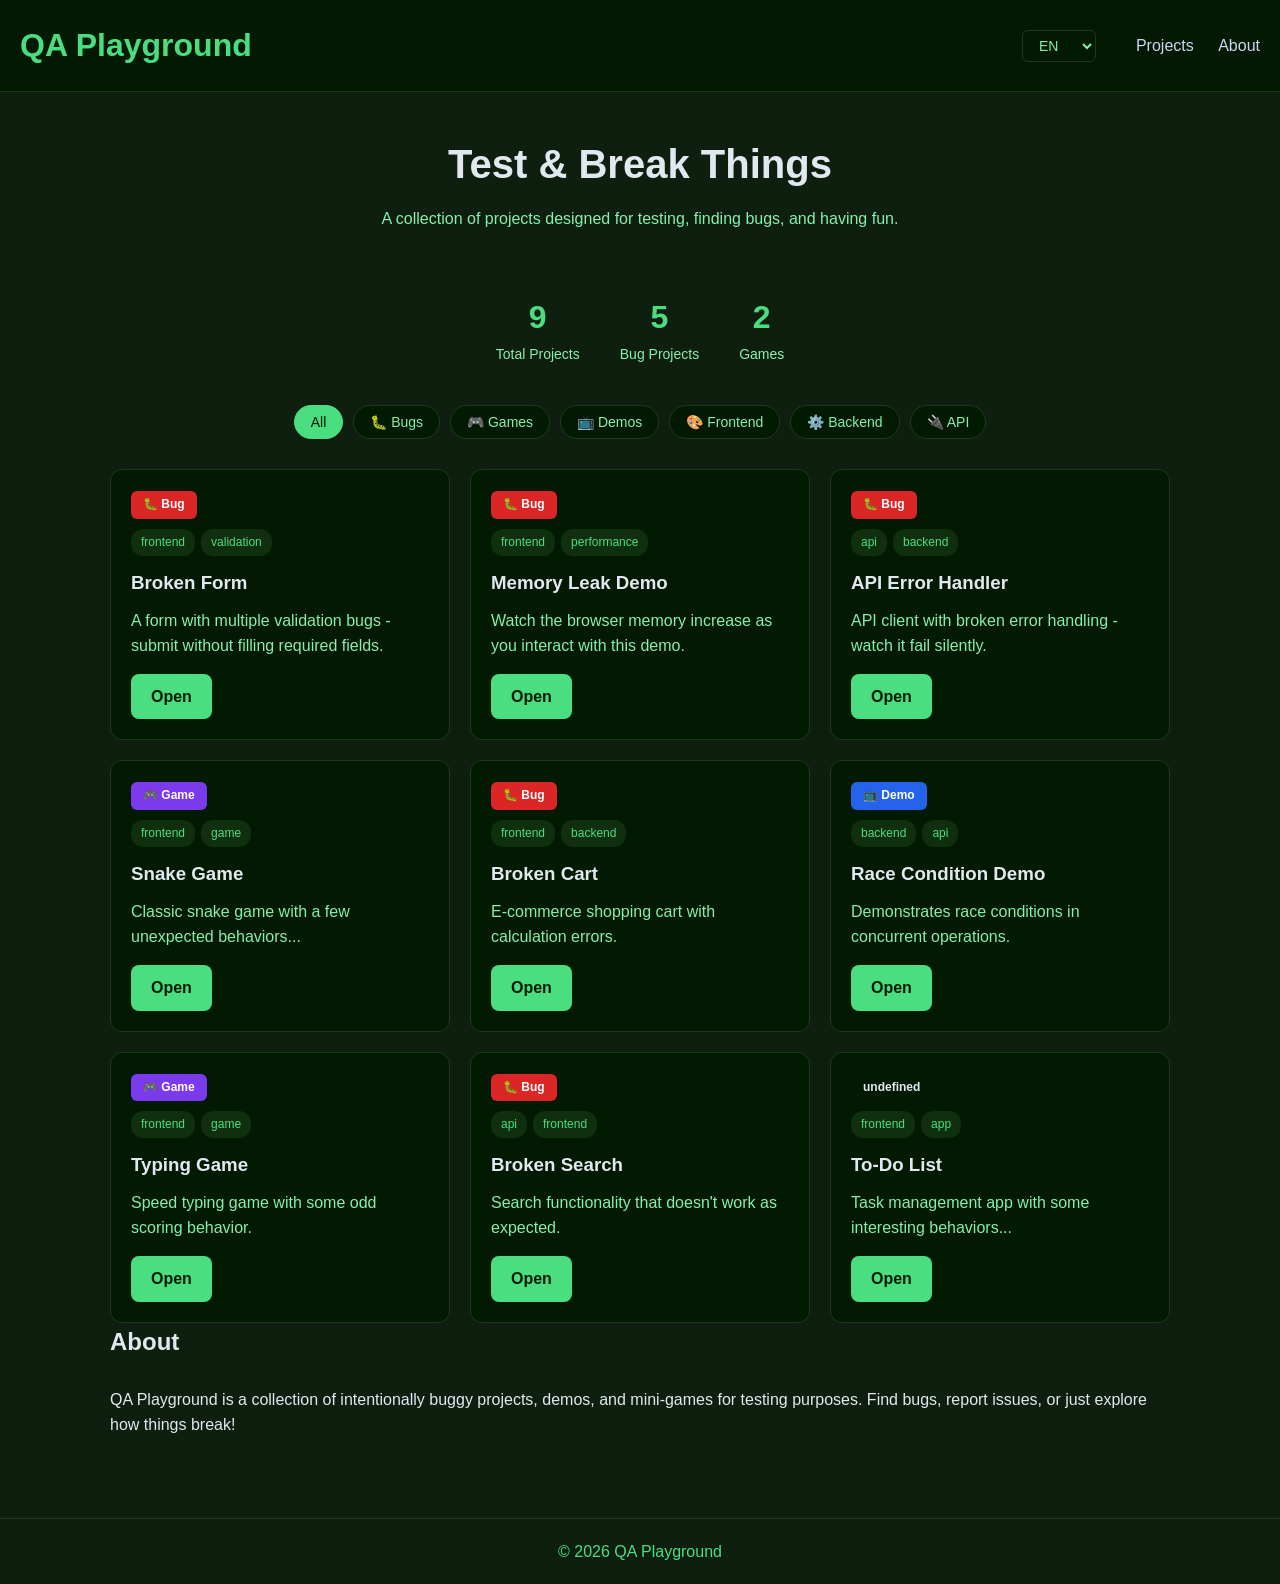
==== index.html @ 9cf70982 "first commit" ====
<!DOCTYPE html>
<html lang="en">
<head>
  <meta charset="UTF-8" />
  <meta name="viewport" content="width=device-width, initial-scale=1.0" />
  <title>QA Playground</title>
  <link rel="stylesheet" href="styles.css">
</head>
<body>

<header>
  <h1>QA Playground</h1>
  <div class="header-right">
    <select class="lang-select" id="langSelect">
      <option value="en">EN</option>
      <option value="zh">中文</option>
      <option value="ru">RU</option>
    </select>
    <nav>
      <a href="#projects" data-i18="navProjects">Projects</a>
      <a href="#about" data-i18="navAbout">About</a>
    </nav>
  </div>
</header>

<div class="container">

  <section class="hero">
    <h2 data-i18="heroTitle">Test & Break Things</h2>
    <p data-i18="heroDesc">A collection of projects designed for testing, finding bugs, and having fun.</p>
  </section>

  <section class="stats">
    <div class="stat">
      <div class="stat-number" id="totalCount">0</div>
      <div class="stat-label" data-i18="statTotal">Total Projects</div>
    </div>
    <div class="stat">
      <div class="stat-number" id="bugCount">0</div>
      <div class="stat-label" data-i18="statBugs">Bug Projects</div>
    </div>
    <div class="stat">
      <div class="stat-number" id="gameCount">0</div>
      <div class="stat-label" data-i18="statGames">Games</div>
    </div>
  </section>

  <section id="projects">
    <div class="filters" id="filters">
      <button class="filter-btn active" data-filter="all">All</button>
      <button class="filter-btn" data-filter="bug">🐛 Bugs</button>
      <button class="filter-btn" data-filter="game">🎮 Games</button>
      <button class="filter-btn" data-filter="demo">📺 Demos</button>
      <button class="filter-btn" data-filter="frontend">🎨 Frontend</button>
      <button class="filter-btn" data-filter="backend">⚙️ Backend</button>
      <button class="filter-btn" data-filter="api">🔌 API</button>
    </div>
    <div class="grid" id="projectsGrid"></div>
  </section>

  <section id="about">
    <h2 data-i18="aboutTitle">About</h2>
    <br />
    <p data-i18="aboutDesc">
      QA Playground is a collection of intentionally buggy projects, demos, and mini-games 
      for testing purposes. Find bugs, report issues, or just explore how things break!
    </p>
  </section>

</div>

<footer>
  <p>© 2026 QA Playground</p>
</footer>

<script>

const translations = {
  en: {
    heroTitle: "Test & Break Things",
    heroDesc: "A collection of projects designed for testing, finding bugs, and having fun.",
    navProjects: "Projects",
    navAbout: "About",
    statTotal: "Total Projects",
    statBugs: "Bug Projects",
    statGames: "Games",
    aboutTitle: "About",
    aboutDesc: "QA Playground is a collection of intentionally buggy projects, demos, and mini-games for testing purposes. Find bugs, report issues, or just explore how things break!",
    filterAll: "All",
    filterBugs: "🐛 Bugs",
    filterGames: "🎮 Games",
    filterDemos: "📺 Demos",
    filterFrontend: "🎨 Frontend",
    filterBackend: "⚙️ Backend",
    filterApi: "🔌 API",
    btnOpen: "Open"
  },
  zh: {
    heroTitle: "测试与破坏",
    heroDesc: "一个专为测试、找bug和娱乐而设计的项目集合。",
    navProjects: "项目",
    navAbout: "关于",
    statTotal: "项目总数",
    statBugs: "Bug项目",
    statGames: "游戏",
    aboutTitle: "关于",
    aboutDesc: "QA Playground 是一个故意包含bug的项目、演示和小游戏的集合，用于测试目的。找bug、报告问题，或者 просто探索事物是如何出错的！",
    filterAll: "全部",
    filterBugs: "🐛 Bug",
    filterGames: "🎮 游戏",
    filterDemos: "📺 演示",
    filterFrontend: "🎨 前端",
    filterBackend: "⚙️ 后端",
    filterApi: "🔌 API",
    btnOpen: "打开"
  },
  ru: {
    heroTitle: "Тестируй и ломай",
    heroDesc: "Коллекция проектов для тестирования, поиска багов и развлечения.",
    navProjects: "Проекты",
    navAbout: "О нас",
    statTotal: "Всего проектов",
    statBugs: "Баг-проекты",
    statGames: "Игры",
    aboutTitle: "О нас",
    aboutDesc: "QA Playground — это коллекция намеренно багованных проектов, демок и мини-игр для тестирования. Находи баги, сообщай о проблемах или просто исследуй, как всё ломается!",
    filterAll: "Все",
    filterBugs: "🐛 Баги",
    filterGames: "🎮 Игры",
    filterDemos: "📺 Демо",
    filterFrontend: "🎨 Фронтенд",
    filterBackend: "⚙️ Бэкенд",
    filterApi: "🔌 API",
    btnOpen: "Открыть"
  }
};

const projects = [
  {
    title: "Broken Form",
    description: "A form with multiple validation bugs - submit without filling required fields.",
    link: "#",
    type: "bug",
    tags: ["frontend", "validation"]
  },
  {
    title: "Memory Leak Demo",
    description: "Watch the browser memory increase as you interact with this demo.",
    link: "#",
    type: "bug",
    tags: ["frontend", "performance"]
  },
  {
    title: "API Error Handler",
    description: "API client with broken error handling - watch it fail silently.",
    link: "#",
    type: "bug",
    tags: ["api", "backend"]
  },
  {
    title: "Snake Game",
    description: "Classic snake game with a few unexpected behaviors...",
    link: "#",
    type: "game",
    tags: ["frontend", "game"]
  },
  {
    title: "Broken Cart",
    description: "E-commerce shopping cart with calculation errors.",
    link: "#",
    type: "bug",
    tags: ["frontend", "backend"]
  },
  {
    title: "Race Condition Demo",
    description: "Demonstrates race conditions in concurrent operations.",
    link: "#",
    type: "demo",
    tags: ["backend", "api"]
  },
  {
    title: "Typing Game",
    description: "Speed typing game with some odd scoring behavior.",
    link: "#",
    type: "game",
    tags: ["frontend", "game"]
  },
  {
    title: "Broken Search",
    description: "Search functionality that doesn't work as expected.",
    link: "#",
    type: "bug",
    tags: ["api", "frontend"]
  },
  {
    title: "To-Do List",
    description: "Task management app with some interesting behaviors...",
    link: "projects/todo-list/index.html",
    type: "frontend",
    tags: ["frontend", "app"]
  }
];

const grid = document.getElementById('projectsGrid');

function renderProjects(filter = 'all') {
  grid.innerHTML = '';
  
  const filtered = filter === 'all' 
    ? projects 
    : projects.filter(p => p.type === filter || p.tags.includes(filter));

  const t = translations[currentLang];

  filtered.forEach(project => {
    const card = document.createElement('div');
    card.className = 'card';
    
    const typeLabels = { bug: '🐛 Bug', game: '🎮 Game', demo: '📺 Demo' };
    const tagsHtml = project.tags.map(tag => `<span class="card-tag">${tag}</span>`).join('');

    card.innerHTML = `
      <span class="card-type ${project.type}">${typeLabels[project.type]}</span>
      <div class="card-tags">${tagsHtml}</div>
      <h3>${project.title}</h3>
      <p>${project.description}</p>
      <a class="btn" href="${project.link}" target="_blank">${t.btnOpen}</a>
    `;

    grid.appendChild(card);
  });
}

document.querySelectorAll('.filter-btn').forEach(btn => {
  btn.addEventListener('click', () => {
    document.querySelectorAll('.filter-btn').forEach(b => b.classList.remove('active'));
    btn.classList.add('active');
    renderProjects(btn.dataset.filter);
  });
});

document.getElementById('totalCount').textContent = projects.length;
document.getElementById('bugCount').textContent = projects.filter(p => p.type === 'bug').length;
document.getElementById('gameCount').textContent = projects.filter(p => p.type === 'game').length;

// Language switcher
let currentLang = localStorage.getItem('lang') || 'en';
document.getElementById('langSelect').value = currentLang;

function setLanguage(lang) {
  currentLang = lang;
  localStorage.setItem('lang', lang);
  const t = translations[lang];
  
  document.querySelectorAll('[data-i18]').forEach(el => {
    const key = el.getAttribute('data-i18');
    if (t[key]) el.textContent = t[key];
  });
  
  // Update filter buttons
  const filterBtns = document.querySelectorAll('.filter-btn');
  filterBtns[0].textContent = t.filterAll;
  filterBtns[1].textContent = t.filterBugs;
  filterBtns[2].textContent = t.filterGames;
  filterBtns[3].textContent = t.filterDemos;
  filterBtns[4].textContent = t.filterFrontend;
  filterBtns[5].textContent = t.filterBackend;
  filterBtns[6].textContent = t.filterApi;
  
  renderProjects(document.querySelector('.filter-btn.active').dataset.filter);
}

document.getElementById('langSelect').addEventListener('change', (e) => {
  setLanguage(e.target.value);
});

// Initialize
setLanguage(currentLang);

</script>

</body>
</html>
---- styles.css ----
* { margin: 0; padding: 0; box-sizing: border-box; }

body {
  font-family: Arial, sans-serif;
  background: #0f1f0f;
  color: #e2e8f0;
  line-height: 1.6;
}

header {
  padding: 20px;
  display: flex;
  justify-content: space-between;
  align-items: center;
  background: #021a02;
  border-bottom: 1px solid #1e3a1e;
  position: sticky;
  top: 0;
  z-index: 100;
}

header h1 { color: #4ade80; }

.header-right {
  display: flex;
  align-items: center;
  gap: 20px;
}

.lang-select {
  background: #021a02;
  color: #86efac;
  border: 1px solid #1e3a1e;
  padding: 6px 12px;
  border-radius: 6px;
  cursor: pointer;
  font-size: 14px;
}

nav a {
  margin-left: 20px;
  text-decoration: none;
  color: #cbd5f5;
  transition: 0.3s;
}

nav a:hover { color: #4ade80; }

.container { padding: 40px 20px; max-width: 1100px; margin: auto; }

.hero {
  text-align: center;
  margin-bottom: 60px;
}

.hero h2 {
  font-size: 2.5rem;
  margin-bottom: 10px;
}

.hero p {
  color: #86efac;
  margin-bottom: 20px;
}

#projects {
  scroll-margin-top: 100px;
}

#about {
  scroll-margin-top: 100px;
}

.filters {
  display: flex;
  flex-wrap: wrap;
  gap: 10px;
  justify-content: center;
  margin-bottom: 30px;
}

.filter-btn {
  background: #021a02;
  color: #86efac;
  border: 1px solid #1e3a1e;
  padding: 8px 16px;
  border-radius: 20px;
  cursor: pointer;
  transition: 0.3s;
  font-size: 14px;
}

.filter-btn:hover,
.filter-btn.active {
  background: #4ade80;
  color: #021a02;
  border-color: #4ade80;
}

.grid {
  display: grid;
  grid-template-columns: repeat(auto-fit, minmax(280px, 1fr));
  gap: 20px;
}

.card {
  background: #021a02;
  padding: 20px;
  border-radius: 12px;
  border: 1px solid #1e3a1e;
  transition: transform 0.2s, border 0.2s;
}

.card:hover {
  transform: translateY(-5px);
  border-color: #4ade80;
}

.card-tags {
  display: flex;
  flex-wrap: wrap;
  gap: 6px;
  margin-bottom: 12px;
}

.card-tag {
  background: #0f2f0f;
  color: #4ade80;
  padding: 4px 10px;
  border-radius: 12px;
  font-size: 12px;
}

.card h3 { margin-bottom: 10px; }

.card p { color: #86efac; margin-bottom: 15px; }

.card-type {
  display: inline-block;
  padding: 4px 12px;
  border-radius: 6px;
  font-size: 12px;
  font-weight: bold;
  margin-bottom: 10px;
}

.card-type.bug { background: #dc2626; color: white; }
.card-type.game { background: #7c3aed; color: white; }
.card-type.demo { background: #2563eb; color: white; }

.btn {
  background: #4ade80;
  color: #021a02;
  padding: 10px 20px;
  border-radius: 8px;
  text-decoration: none;
  font-weight: bold;
  transition: 0.3s;
  display: inline-block;
}

.btn:hover { background: #22c55e; }

footer {
  text-align: center;
  padding: 20px;
  border-top: 1px solid #1e3a1e;
  margin-top: 40px;
  color: #4ade80;
}

.stats {
  display: flex;
  justify-content: center;
  gap: 40px;
  margin-bottom: 40px;
}

.stat {
  text-align: center;
}

.stat-number {
  font-size: 2rem;
  font-weight: bold;
  color: #4ade80;
}

.stat-label {
  color: #86efac;
  font-size: 14px;
}
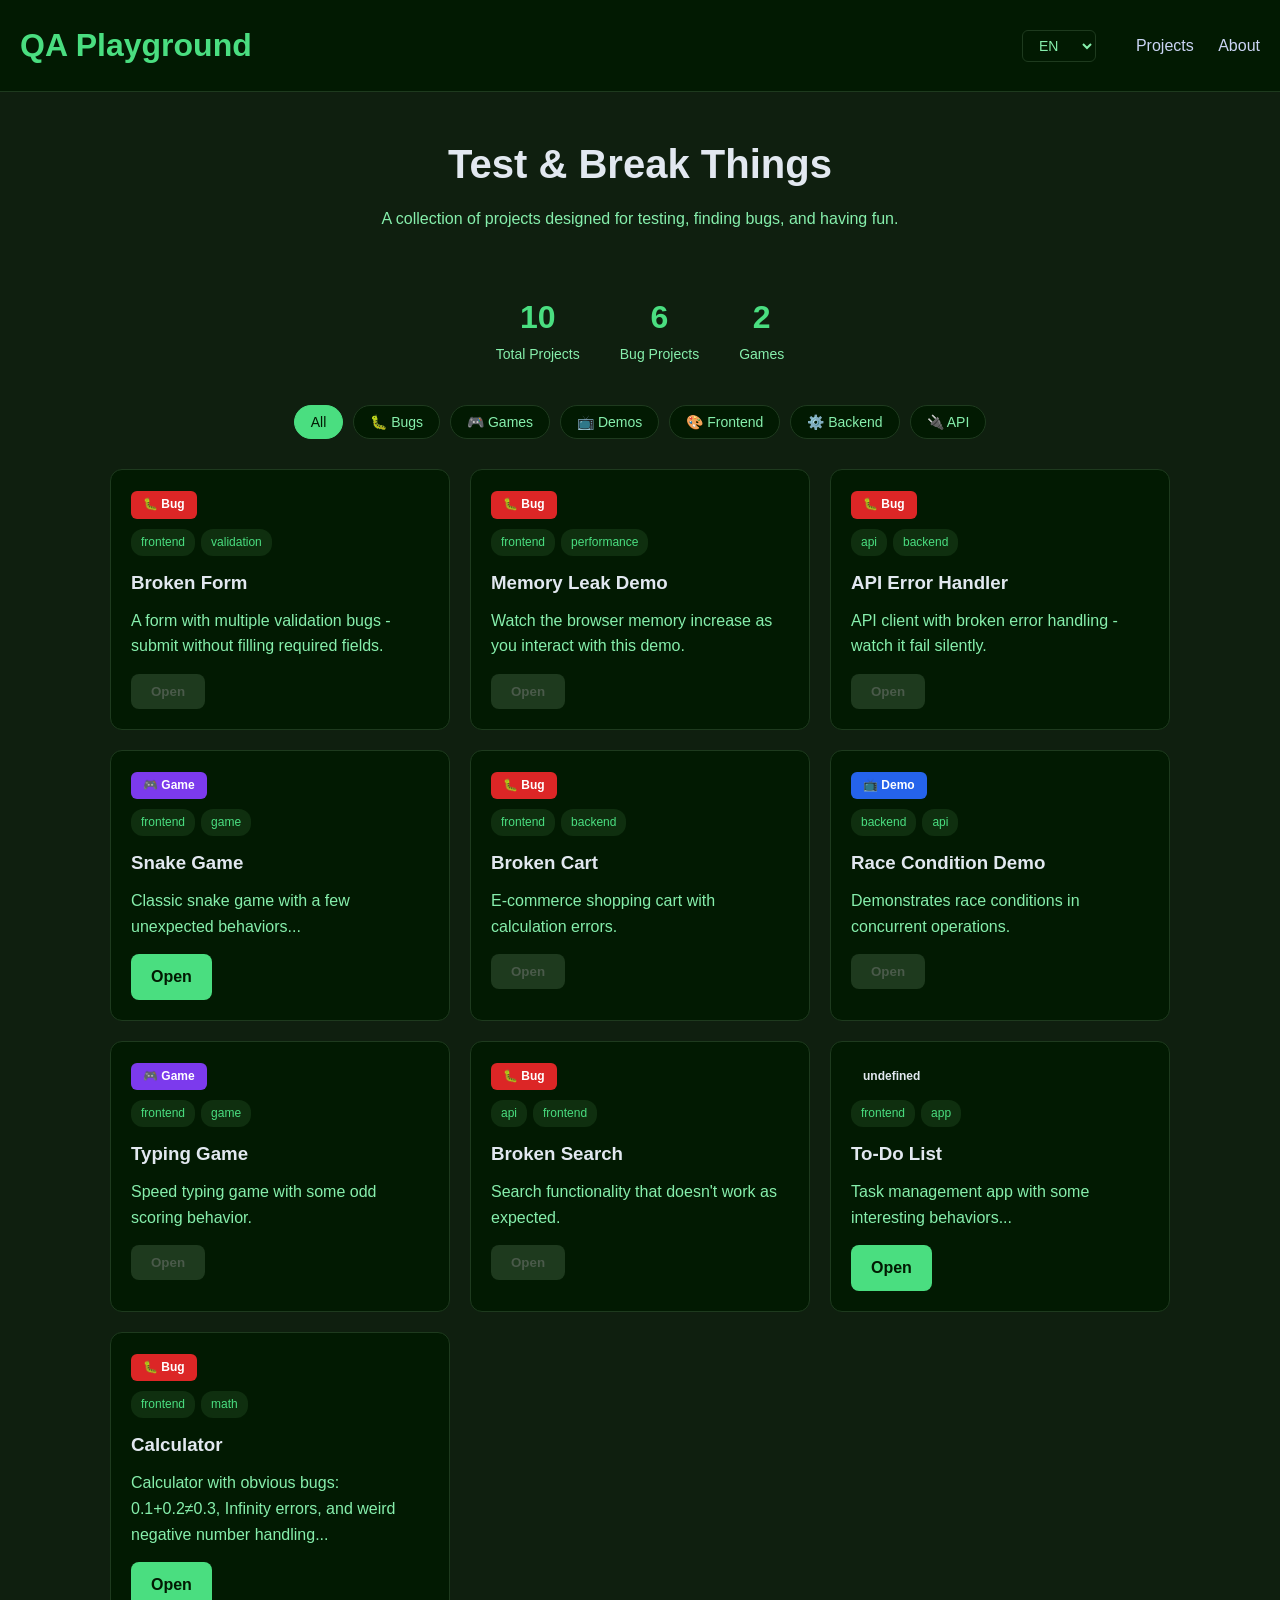
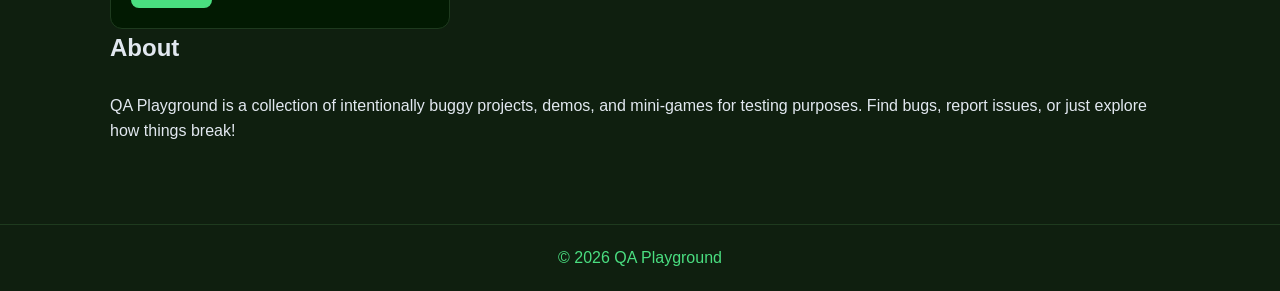
==== commit bd4617f2: "add instructions and calculator" ====
--- a/index.html
+++ b/index.html
@@ -1,283 +1,85 @@
 <!DOCTYPE html>
 <html lang="en">
+
 <head>
   <meta charset="UTF-8" />
   <meta name="viewport" content="width=device-width, initial-scale=1.0" />
   <title>QA Playground</title>
   <link rel="stylesheet" href="styles.css">
 </head>
+
 <body>
 
-<header>
-  <h1>QA Playground</h1>
-  <div class="header-right">
-    <select class="lang-select" id="langSelect">
-      <option value="en">EN</option>
-      <option value="zh">中文</option>
-      <option value="ru">RU</option>
-    </select>
-    <nav>
-      <a href="#projects" data-i18="navProjects">Projects</a>
-      <a href="#about" data-i18="navAbout">About</a>
-    </nav>
+  <header>
+    <h1>QA Playground</h1>
+    <div class="header-right">
+      <select class="lang-select" id="langSelect">
+        <option value="en">EN</option>
+        <option value="zh">中文</option>
+        <option value="ru">RU</option>
+      </select>
+      <nav>
+        <a href="#projects" data-i18="navProjects">Projects</a>
+        <a href="#about" data-i18="navAbout">About</a>
+      </nav>
+    </div>
+  </header>
+
+  <div class="container">
+
+    <section class="hero">
+      <h2 data-i18="heroTitle">Test & Break Things</h2>
+      <p data-i18="heroDesc">A collection of projects designed for testing, finding bugs, and having fun.</p>
+    </section>
+
+    <section class="stats">
+      <div class="stat">
+        <div class="stat-number" id="totalCount">0</div>
+        <div class="stat-label" data-i18="statTotal">Total Projects</div>
+      </div>
+      <div class="stat">
+        <div class="stat-number" id="bugCount">0</div>
+        <div class="stat-label" data-i18="statBugs">Bug Projects</div>
+      </div>
+      <div class="stat">
+        <div class="stat-number" id="gameCount">0</div>
+        <div class="stat-label" data-i18="statGames">Games</div>
+      </div>
+    </section>
+
+    <section id="projects">
+      <div class="filters" id="filters">
+        <button class="filter-btn active" data-filter="all">All</button>
+        <button class="filter-btn" data-filter="bug">🐛 Bugs</button>
+        <button class="filter-btn" data-filter="game">🎮 Games</button>
+        <button class="filter-btn" data-filter="demo">📺 Demos</button>
+        <button class="filter-btn" data-filter="frontend">🎨 Frontend</button>
+        <button class="filter-btn" data-filter="backend">⚙️ Backend</button>
+        <button class="filter-btn" data-filter="api">🔌 API</button>
+      </div>
+      <div class="grid" id="projectsGrid"></div>
+    </section>
+
+    <section id="about">
+      <h2 data-i18="aboutTitle">About</h2>
+      <br />
+      <p data-i18="aboutDesc">
+        QA Playground is a collection of intentionally buggy projects, demos, and mini-games
+        for testing purposes. Find bugs, report issues, or just explore how things break!
+      </p>
+    </section>
+
+
   </div>
-</header>
 
-<div class="container">
+  <footer>
+    <p>© 2026 QA Playground</p>
+  </footer>
 
-  <section class="hero">
-    <h2 data-i18="heroTitle">Test & Break Things</h2>
-    <p data-i18="heroDesc">A collection of projects designed for testing, finding bugs, and having fun.</p>
-  </section>
 
-  <section class="stats">
-    <div class="stat">
-      <div class="stat-number" id="totalCount">0</div>
-      <div class="stat-label" data-i18="statTotal">Total Projects</div>
-    </div>
-    <div class="stat">
-      <div class="stat-number" id="bugCount">0</div>
-      <div class="stat-label" data-i18="statBugs">Bug Projects</div>
-    </div>
-    <div class="stat">
-      <div class="stat-number" id="gameCount">0</div>
-      <div class="stat-label" data-i18="statGames">Games</div>
-    </div>
-  </section>
 
-  <section id="projects">
-    <div class="filters" id="filters">
-      <button class="filter-btn active" data-filter="all">All</button>
-      <button class="filter-btn" data-filter="bug">🐛 Bugs</button>
-      <button class="filter-btn" data-filter="game">🎮 Games</button>
-      <button class="filter-btn" data-filter="demo">📺 Demos</button>
-      <button class="filter-btn" data-filter="frontend">🎨 Frontend</button>
-      <button class="filter-btn" data-filter="backend">⚙️ Backend</button>
-      <button class="filter-btn" data-filter="api">🔌 API</button>
-    </div>
-    <div class="grid" id="projectsGrid"></div>
-  </section>
+  <script src="translations.js"></script>
+  <script src="App.js"></script>
+</body>
 
-  <section id="about">
-    <h2 data-i18="aboutTitle">About</h2>
-    <br />
-    <p data-i18="aboutDesc">
-      QA Playground is a collection of intentionally buggy projects, demos, and mini-games 
-      for testing purposes. Find bugs, report issues, or just explore how things break!
-    </p>
-  </section>
-
-</div>
-
-<footer>
-  <p>© 2026 QA Playground</p>
-</footer>
-
-<script>
-
-const translations = {
-  en: {
-    heroTitle: "Test & Break Things",
-    heroDesc: "A collection of projects designed for testing, finding bugs, and having fun.",
-    navProjects: "Projects",
-    navAbout: "About",
-    statTotal: "Total Projects",
-    statBugs: "Bug Projects",
-    statGames: "Games",
-    aboutTitle: "About",
-    aboutDesc: "QA Playground is a collection of intentionally buggy projects, demos, and mini-games for testing purposes. Find bugs, report issues, or just explore how things break!",
-    filterAll: "All",
-    filterBugs: "🐛 Bugs",
-    filterGames: "🎮 Games",
-    filterDemos: "📺 Demos",
-    filterFrontend: "🎨 Frontend",
-    filterBackend: "⚙️ Backend",
-    filterApi: "🔌 API",
-    btnOpen: "Open"
-  },
-  zh: {
-    heroTitle: "测试与破坏",
-    heroDesc: "一个专为测试、找bug和娱乐而设计的项目集合。",
-    navProjects: "项目",
-    navAbout: "关于",
-    statTotal: "项目总数",
-    statBugs: "Bug项目",
-    statGames: "游戏",
-    aboutTitle: "关于",
-    aboutDesc: "QA Playground 是一个故意包含bug的项目、演示和小游戏的集合，用于测试目的。找bug、报告问题，或者 просто探索事物是如何出错的！",
-    filterAll: "全部",
-    filterBugs: "🐛 Bug",
-    filterGames: "🎮 游戏",
-    filterDemos: "📺 演示",
-    filterFrontend: "🎨 前端",
-    filterBackend: "⚙️ 后端",
-    filterApi: "🔌 API",
-    btnOpen: "打开"
-  },
-  ru: {
-    heroTitle: "Тестируй и ломай",
-    heroDesc: "Коллекция проектов для тестирования, поиска багов и развлечения.",
-    navProjects: "Проекты",
-    navAbout: "О нас",
-    statTotal: "Всего проектов",
-    statBugs: "Баг-проекты",
-    statGames: "Игры",
-    aboutTitle: "О нас",
-    aboutDesc: "QA Playground — это коллекция намеренно багованных проектов, демок и мини-игр для тестирования. Находи баги, сообщай о проблемах или просто исследуй, как всё ломается!",
-    filterAll: "Все",
-    filterBugs: "🐛 Баги",
-    filterGames: "🎮 Игры",
-    filterDemos: "📺 Демо",
-    filterFrontend: "🎨 Фронтенд",
-    filterBackend: "⚙️ Бэкенд",
-    filterApi: "🔌 API",
-    btnOpen: "Открыть"
-  }
-};
-
-const projects = [
-  {
-    title: "Broken Form",
-    description: "A form with multiple validation bugs - submit without filling required fields.",
-    link: "#",
-    type: "bug",
-    tags: ["frontend", "validation"]
-  },
-  {
-    title: "Memory Leak Demo",
-    description: "Watch the browser memory increase as you interact with this demo.",
-    link: "#",
-    type: "bug",
-    tags: ["frontend", "performance"]
-  },
-  {
-    title: "API Error Handler",
-    description: "API client with broken error handling - watch it fail silently.",
-    link: "#",
-    type: "bug",
-    tags: ["api", "backend"]
-  },
-  {
-    title: "Snake Game",
-    description: "Classic snake game with a few unexpected behaviors...",
-    link: "#",
-    type: "game",
-    tags: ["frontend", "game"]
-  },
-  {
-    title: "Broken Cart",
-    description: "E-commerce shopping cart with calculation errors.",
-    link: "#",
-    type: "bug",
-    tags: ["frontend", "backend"]
-  },
-  {
-    title: "Race Condition Demo",
-    description: "Demonstrates race conditions in concurrent operations.",
-    link: "#",
-    type: "demo",
-    tags: ["backend", "api"]
-  },
-  {
-    title: "Typing Game",
-    description: "Speed typing game with some odd scoring behavior.",
-    link: "#",
-    type: "game",
-    tags: ["frontend", "game"]
-  },
-  {
-    title: "Broken Search",
-    description: "Search functionality that doesn't work as expected.",
-    link: "#",
-    type: "bug",
-    tags: ["api", "frontend"]
-  },
-  {
-    title: "To-Do List",
-    description: "Task management app with some interesting behaviors...",
-    link: "projects/todo-list/index.html",
-    type: "frontend",
-    tags: ["frontend", "app"]
-  }
-];
-
-const grid = document.getElementById('projectsGrid');
-
-function renderProjects(filter = 'all') {
-  grid.innerHTML = '';
-  
-  const filtered = filter === 'all' 
-    ? projects 
-    : projects.filter(p => p.type === filter || p.tags.includes(filter));
-
-  const t = translations[currentLang];
-
-  filtered.forEach(project => {
-    const card = document.createElement('div');
-    card.className = 'card';
-    
-    const typeLabels = { bug: '🐛 Bug', game: '🎮 Game', demo: '📺 Demo' };
-    const tagsHtml = project.tags.map(tag => `<span class="card-tag">${tag}</span>`).join('');
-
-    card.innerHTML = `
-      <span class="card-type ${project.type}">${typeLabels[project.type]}</span>
-      <div class="card-tags">${tagsHtml}</div>
-      <h3>${project.title}</h3>
-      <p>${project.description}</p>
-      <a class="btn" href="${project.link}" target="_blank">${t.btnOpen}</a>
-    `;
-
-    grid.appendChild(card);
-  });
-}
-
-document.querySelectorAll('.filter-btn').forEach(btn => {
-  btn.addEventListener('click', () => {
-    document.querySelectorAll('.filter-btn').forEach(b => b.classList.remove('active'));
-    btn.classList.add('active');
-    renderProjects(btn.dataset.filter);
-  });
-});
-
-document.getElementById('totalCount').textContent = projects.length;
-document.getElementById('bugCount').textContent = projects.filter(p => p.type === 'bug').length;
-document.getElementById('gameCount').textContent = projects.filter(p => p.type === 'game').length;
-
-// Language switcher
-let currentLang = localStorage.getItem('lang') || 'en';
-document.getElementById('langSelect').value = currentLang;
-
-function setLanguage(lang) {
-  currentLang = lang;
-  localStorage.setItem('lang', lang);
-  const t = translations[lang];
-  
-  document.querySelectorAll('[data-i18]').forEach(el => {
-    const key = el.getAttribute('data-i18');
-    if (t[key]) el.textContent = t[key];
-  });
-  
-  // Update filter buttons
-  const filterBtns = document.querySelectorAll('.filter-btn');
-  filterBtns[0].textContent = t.filterAll;
-  filterBtns[1].textContent = t.filterBugs;
-  filterBtns[2].textContent = t.filterGames;
-  filterBtns[3].textContent = t.filterDemos;
-  filterBtns[4].textContent = t.filterFrontend;
-  filterBtns[5].textContent = t.filterBackend;
-  filterBtns[6].textContent = t.filterApi;
-  
-  renderProjects(document.querySelector('.filter-btn.active').dataset.filter);
-}
-
-document.getElementById('langSelect').addEventListener('change', (e) => {
-  setLanguage(e.target.value);
-});
-
-// Initialize
-setLanguage(currentLang);
-
-</script>
-
-</body>
-</html>
+</html>
--- a/styles.css
+++ b/styles.css
@@ -161,6 +161,45 @@
 
 .btn:hover { background: #22c55e; }
 
+.btn-disabled {
+  background: #1e3a1e;
+  color: #4a5a4a;
+  padding: 10px 20px;
+  border-radius: 8px;
+  font-weight: bold;
+  display: inline-block;
+  cursor: not-allowed;
+  border: none;
+}
+
+.card.missing {
+  position: relative;
+}
+
+.card.missing::after {
+  content: attr(data-soon);
+  position: absolute;
+  top: 0;
+  left: 0;
+  right: 0;
+  bottom: 0;
+  background: rgba(0, 0, 0, 0.85);
+  display: flex;
+  align-items: center;
+  justify-content: center;
+  border-radius: 12px;
+  font-size: 1.5rem;
+  font-weight: bold;
+  color: #4ade80;
+  opacity: 0;
+  transition: opacity 0.3s;
+  pointer-events: none;
+}
+
+.card.missing:hover::after {
+  opacity: 1;
+}
+
 footer {
   text-align: center;
   padding: 20px;
